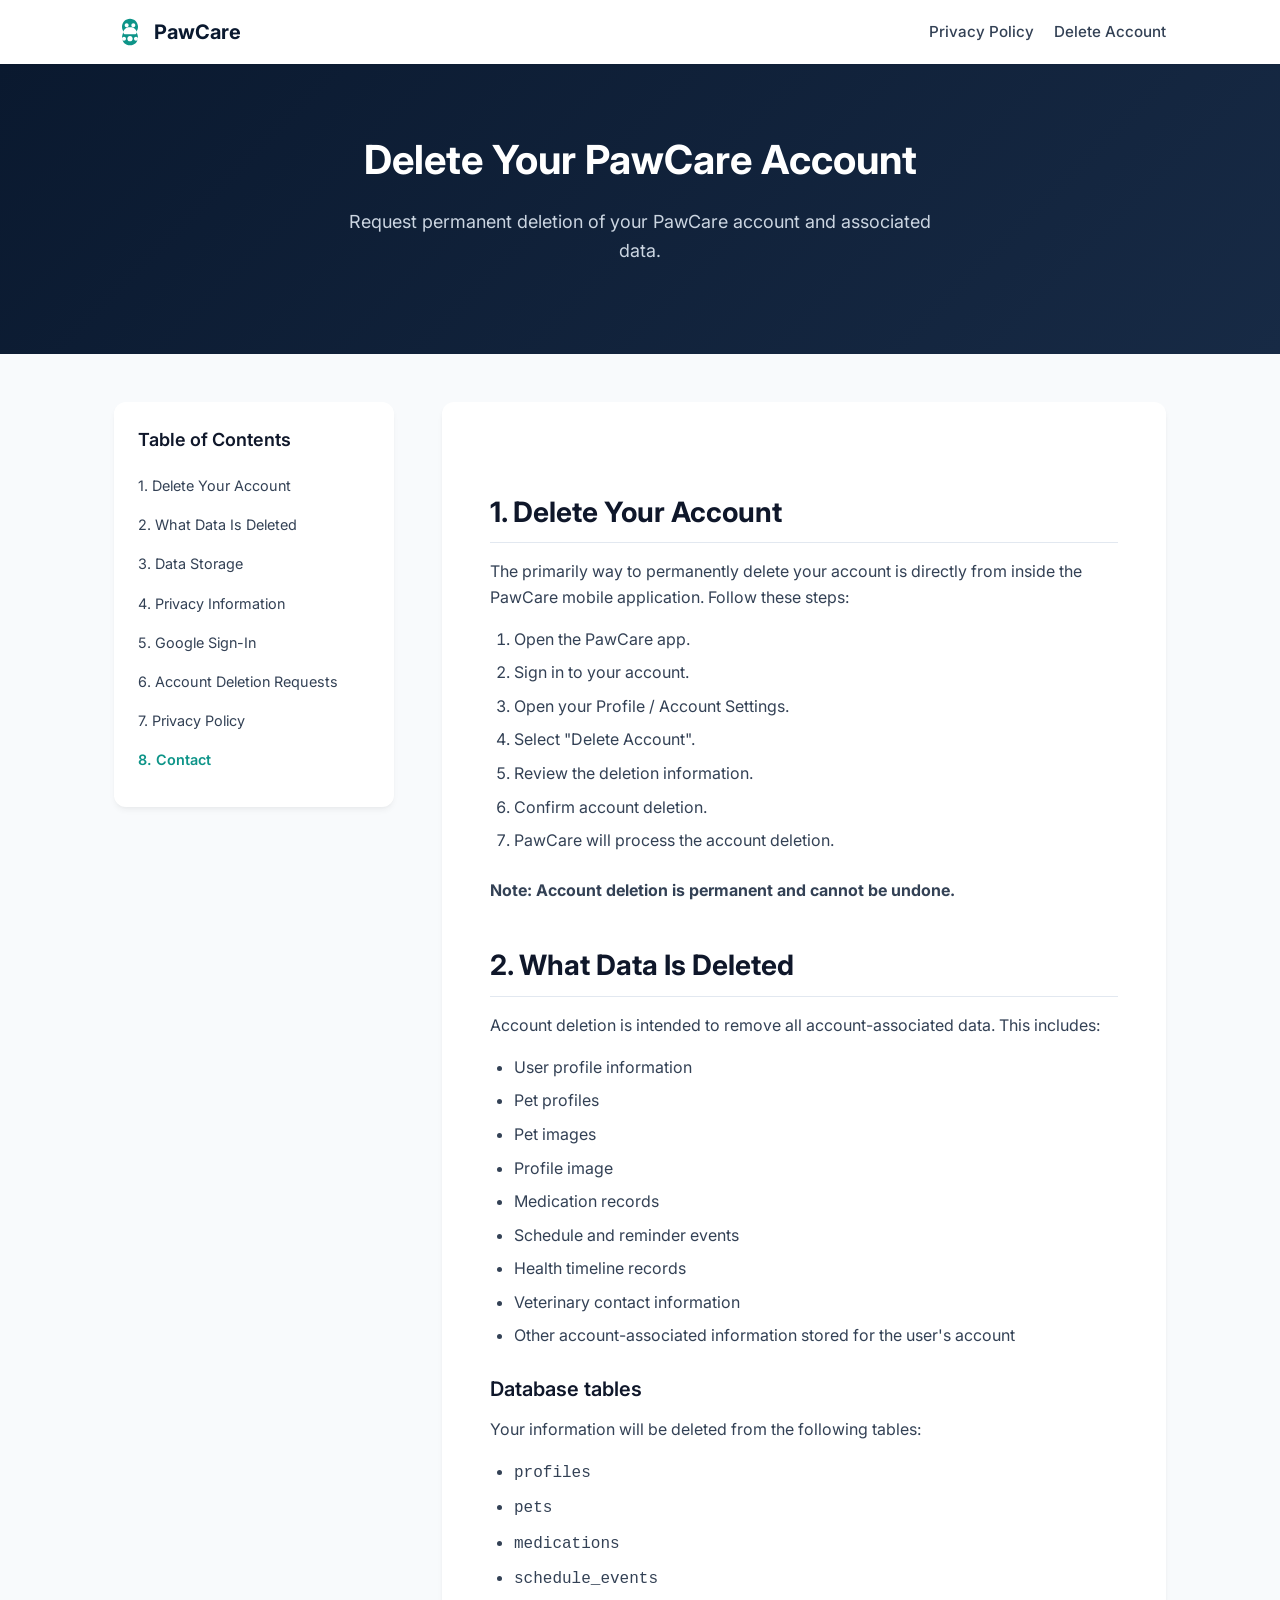
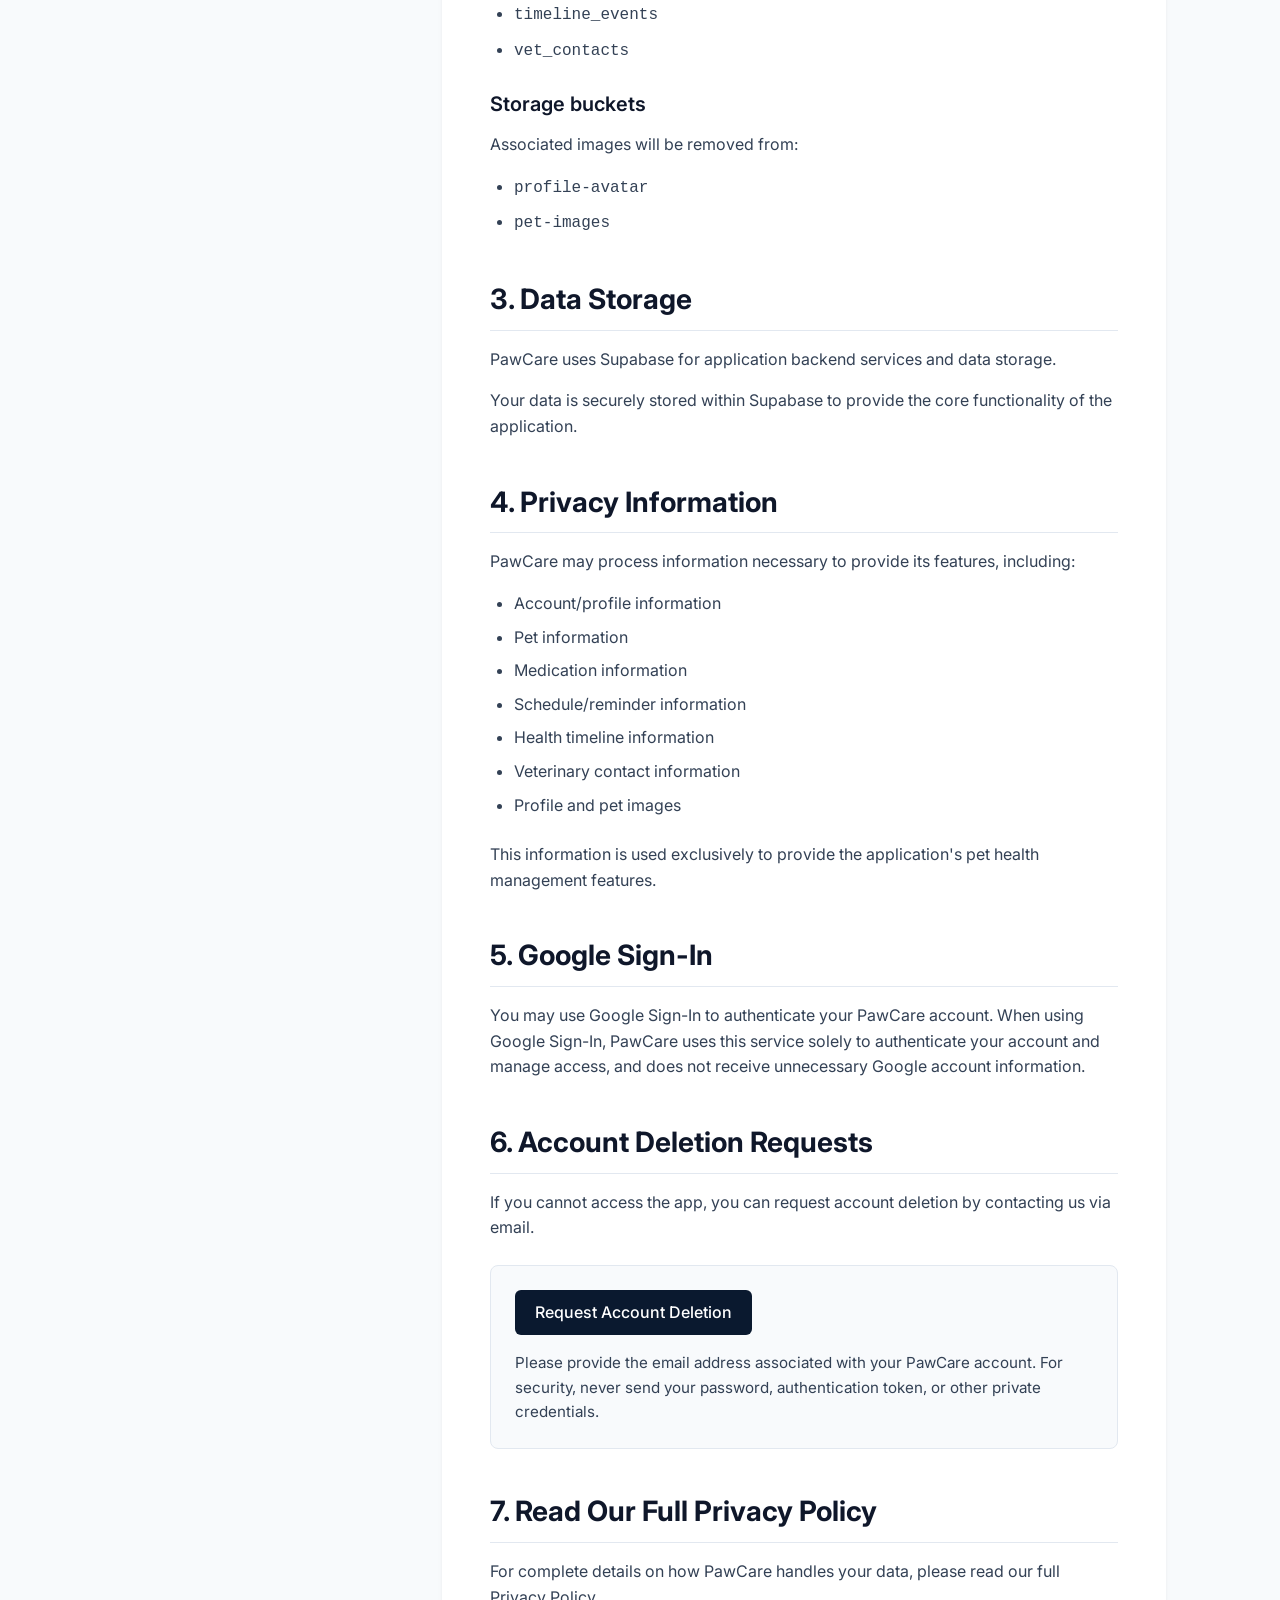
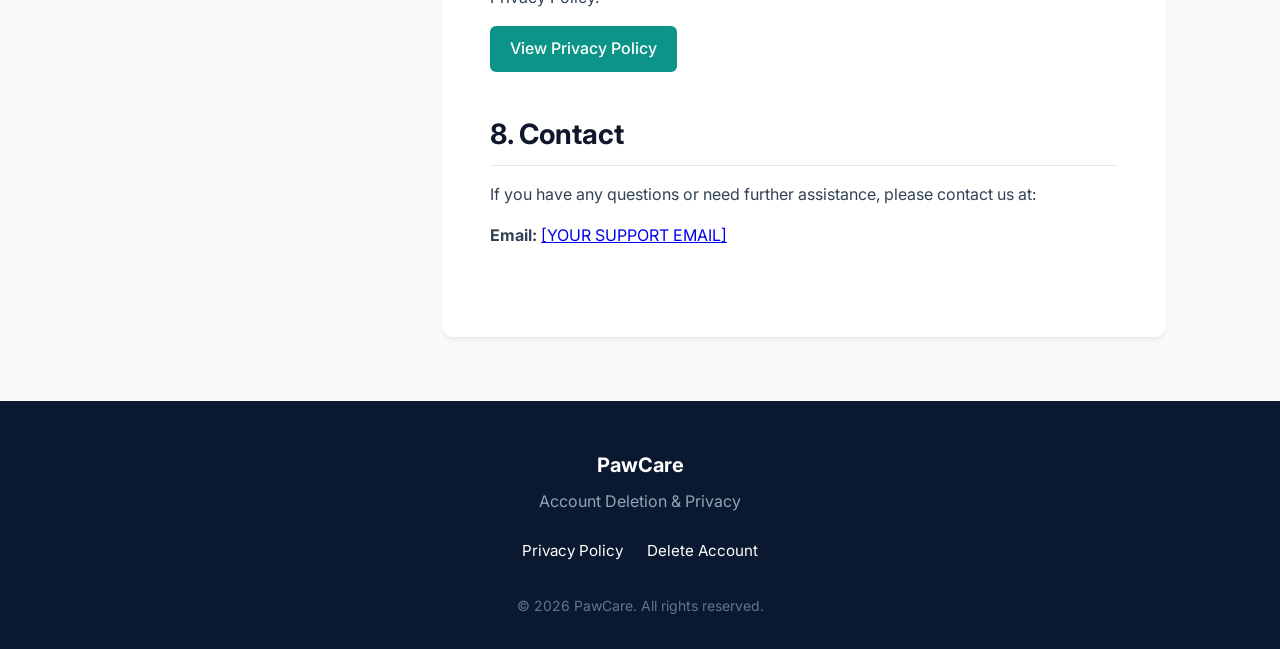
==== delete-account/index.html @ 51e14ab7 "commit change" ====
<!DOCTYPE html>
<html lang="en">
<head>
    <meta charset="UTF-8">
    <meta name="viewport" content="width=device-width, initial-scale=1.0">
    <title>PawCare — Delete Your Account</title>
    <meta name="description" content="Learn how to permanently delete your PawCare account and associated data.">
    
    <!-- Open Graph Metadata -->
    <meta property="og:title" content="PawCare — Delete Your Account">
    <meta property="og:description" content="Learn how to permanently delete your PawCare account and associated data.">
    <meta property="og:type" content="website">
    <meta property="og:url" content="https://pawcareapp.example.com/delete-account">
    
    <!-- Canonical URL Placeholder -->
    <link rel="canonical" href="https://pawcareapp.example.com/delete-account">
    
    <!-- Fonts -->
    <link rel="preconnect" href="https://fonts.googleapis.com">
    <link rel="preconnect" href="https://fonts.gstatic.com" crossorigin>
    <link href="https://fonts.googleapis.com/css2?family=Inter:wght@400;500;600;700&display=swap" rel="stylesheet">
    
    <!-- Styles -->
    <link rel="stylesheet" href="../css/styles.css">
</head>
<body>

    <!-- Header -->
    <header class="site-header">
        <div class="header-container">
            <a href="../index.html" class="brand" aria-label="PawCare Home">
                <svg class="brand-icon" xmlns="http://www.w3.org/2000/svg" viewBox="0 0 24 24" fill="currentColor">
                    <path d="M12 2C8.686 2 6 4.686 6 8C6 9.421 6.495 10.725 7.324 11.758C6.545 13.044 6.091 14.52 6 16.035C6 19.349 8.686 22 12 22C15.314 22 18 19.349 18 16.035C17.909 14.52 17.455 13.044 16.676 11.758C17.505 10.725 18 9.421 18 8C18 4.686 15.314 2 12 2ZM8.448 9.546C9.288 8.875 10.334 8.5 11.455 8.5H12.545C13.666 8.5 14.712 8.875 15.552 9.546C16.392 10.217 16.892 11.163 17.001 12.213L17 12.214C17.021 12.593 16.877 12.969 16.611 13.249C16.345 13.529 15.981 13.687 15.6 13.687H8.4C8.019 13.687 7.655 13.529 7.389 13.249C7.123 12.969 6.979 12.593 7 12.214L6.999 12.213C7.108 11.163 7.608 10.217 8.448 9.546ZM9.5 5.5C10.328 5.5 11 6.172 11 7C11 7.828 10.328 8.5 9.5 8.5C8.672 8.5 8 7.828 8 7C8 6.172 8.672 5.5 9.5 5.5ZM14.5 5.5C15.328 5.5 16 6.172 16 7C16 7.828 15.328 8.5 14.5 8.5C13.672 8.5 13 7.828 13 7C13 6.172 13.672 5.5 14.5 5.5ZM7.5 15.5C8.328 15.5 9 16.172 9 17C9 17.828 8.328 18.5 7.5 18.5C6.672 18.5 6 17.828 6 17C6 16.172 6.672 15.5 7.5 15.5ZM16.5 15.5C17.328 15.5 18 16.172 18 17C18 17.828 17.328 18.5 16.5 18.5C15.672 18.5 15 17.828 15 17C15 16.172 15.672 15.5 16.5 15.5ZM12 15C13.105 15 14 15.895 14 17C14 18.105 13.105 19 12 19C10.895 19 10 18.105 10 17C10 15.895 10.895 15 12 15Z"/>
                </svg>
                PawCare
            </a>
            <nav class="header-nav">
                <a href="../index.html">Privacy Policy</a>
                <a href="index.html">Delete Account</a>
            </nav>
        </div>
    </header>

    <!-- Hero Section -->
    <section class="hero">
        <h1>Delete Your PawCare Account</h1>
        <p>Request permanent deletion of your PawCare account and associated data.</p>
    </section>

    <!-- Main Content -->
    <main class="main-container">
        
        <!-- Table of Contents -->
        <aside class="toc-wrapper">
            <h2 class="toc-title">Table of Contents</h2>
            <nav aria-label="Table of Contents">
                <ul class="toc-list">
                    <li><a href="#delete-from-app">1. Delete Your Account</a></li>
                    <li><a href="#what-is-deleted">2. What Data Is Deleted</a></li>
                    <li><a href="#data-storage">3. Data Storage</a></li>
                    <li><a href="#privacy-information">4. Privacy Information</a></li>
                    <li><a href="#google-signin">5. Google Sign-In</a></li>
                    <li><a href="#deletion-requests">6. Account Deletion Requests</a></li>
                    <li><a href="#privacy-policy">7. Privacy Policy</a></li>
                    <li><a href="#contact">8. Contact</a></li>
                </ul>
            </nav>
        </aside>

        <!-- Account Deletion Content -->
        <article class="document-content">
            
            <section id="delete-from-app">
                <h2>1. Delete Your Account</h2>
                <p>The primarily way to permanently delete your account is directly from inside the PawCare mobile application. Follow these steps:</p>
                <ol style="margin-left: 1.5rem; margin-bottom: 1.5rem;">
                    <li style="margin-bottom: 0.5rem;">Open the PawCare app.</li>
                    <li style="margin-bottom: 0.5rem;">Sign in to your account.</li>
                    <li style="margin-bottom: 0.5rem;">Open your Profile / Account Settings.</li>
                    <li style="margin-bottom: 0.5rem;">Select "Delete Account".</li>
                    <li style="margin-bottom: 0.5rem;">Review the deletion information.</li>
                    <li style="margin-bottom: 0.5rem;">Confirm account deletion.</li>
                    <li style="margin-bottom: 0.5rem;">PawCare will process the account deletion.</li>
                </ol>
                <p><strong>Note: Account deletion is permanent and cannot be undone.</strong></p>
            </section>

            <section id="what-is-deleted">
                <h2>2. What Data Is Deleted</h2>
                <p>Account deletion is intended to remove all account-associated data. This includes:</p>
                <ul>
                    <li>User profile information</li>
                    <li>Pet profiles</li>
                    <li>Pet images</li>
                    <li>Profile image</li>
                    <li>Medication records</li>
                    <li>Schedule and reminder events</li>
                    <li>Health timeline records</li>
                    <li>Veterinary contact information</li>
                    <li>Other account-associated information stored for the user's account</li>
                </ul>
                
                <h3>Database tables</h3>
                <p>Your information will be deleted from the following tables:</p>
                <ul>
                    <li><code>profiles</code></li>
                    <li><code>pets</code></li>
                    <li><code>medications</code></li>
                    <li><code>schedule_events</code></li>
                    <li><code>timeline_events</code></li>
                    <li><code>vet_contacts</code></li>
                </ul>

                <h3>Storage buckets</h3>
                <p>Associated images will be removed from:</p>
                <ul>
                    <li><code>profile-avatar</code></li>
                    <li><code>pet-images</code></li>
                </ul>
            </section>

            <section id="data-storage">
                <h2>3. Data Storage</h2>
                <p>PawCare uses Supabase for application backend services and data storage.</p>
                <p>Your data is securely stored within Supabase to provide the core functionality of the application.</p>
            </section>

            <section id="privacy-information">
                <h2>4. Privacy Information</h2>
                <p>PawCare may process information necessary to provide its features, including:</p>
                <ul>
                    <li>Account/profile information</li>
                    <li>Pet information</li>
                    <li>Medication information</li>
                    <li>Schedule/reminder information</li>
                    <li>Health timeline information</li>
                    <li>Veterinary contact information</li>
                    <li>Profile and pet images</li>
                </ul>
                <p>This information is used exclusively to provide the application's pet health management features.</p>
            </section>

            <section id="google-signin">
                <h2>5. Google Sign-In</h2>
                <p>You may use Google Sign-In to authenticate your PawCare account. When using Google Sign-In, PawCare uses this service solely to authenticate your account and manage access, and does not receive unnecessary Google account information.</p>
            </section>

            <section id="deletion-requests">
                <h2>6. Account Deletion Requests</h2>
                <p>If you cannot access the app, you can request account deletion by contacting us via email.</p>
                
                <div class="support-card" style="background-color: var(--color-bg); padding: 24px; border-radius: 8px; margin: 24px 0; border: 1px solid var(--color-border);">
                    <div style="margin-bottom: 16px;">
                        <a href="mailto:[YOUR SUPPORT EMAIL]?subject=PawCare%20Account%20Deletion%20Request" style="display: inline-block; background-color: var(--color-primary); color: #ffffff; padding: 10px 20px; border-radius: 6px; text-decoration: none; font-weight: 500; transition: opacity 0.2s;">Request Account Deletion</a>
                    </div>
                    <p style="margin-bottom: 0; font-size: 0.95em;">Please provide the email address associated with your PawCare account. For security, never send your password, authentication token, or other private credentials.</p>
                </div>
            </section>

            <section id="privacy-policy">
                <h2>7. Read Our Full Privacy Policy</h2>
                <p>For complete details on how PawCare handles your data, please read our full Privacy Policy.</p>
                <div style="margin-top: 16px;">
                    <a href="../index.html" style="display: inline-block; background-color: var(--color-secondary); color: #ffffff; padding: 10px 20px; border-radius: 6px; text-decoration: none; font-weight: 500; transition: opacity 0.2s;">View Privacy Policy</a>
                </div>
            </section>

            <section id="contact">
                <h2>8. Contact</h2>
                <p>If you have any questions or need further assistance, please contact us at:</p>
                <p><strong>Email:</strong> <a href="mailto:[YOUR SUPPORT EMAIL]">[YOUR SUPPORT EMAIL]</a></p>
            </section>

        </article>
    </main>

    <!-- Back to Top Button -->
    <a href="#" class="back-to-top" id="backToTop" aria-label="Back to top">
        <svg xmlns="http://www.w3.org/2000/svg" viewBox="0 0 24 24" fill="none" stroke="currentColor" stroke-width="2" stroke-linecap="round" stroke-linejoin="round">
            <polyline points="18 15 12 9 6 15"></polyline>
        </svg>
    </a>

    <!-- Footer -->
    <footer class="site-footer">
        <div class="footer-brand">PawCare</div>
        <div class="footer-tagline">Account Deletion & Privacy</div>
        <div class="footer-links">
            <a href="../index.html">Privacy Policy</a>
            <a href="index.html">Delete Account</a>
        </div>
        <div class="footer-copyright">
            &copy; 2026 PawCare. All rights reserved.
        </div>
    </footer>

    <!-- Scripts -->
    <script src="../js/main.js"></script>
</body>
</html>
---- css/styles.css ----
:root {
  --color-primary: #0A192F; /* Deep Navy Blue */
  --color-secondary: #0D9488; /* Refined Teal */
  --color-secondary-light: #14B8A6;
  --color-bg: #F8FAFC; /* Light background */
  --color-bg-card: #FFFFFF;
  --color-text-main: #334155;
  --color-text-heading: #0F172A;
  --color-text-muted: #64748B;
  --color-border: #E2E8F0;
  
  --font-sans: 'Inter', system-ui, -apple-system, BlinkMacSystemFont, "Segoe UI", Roboto, "Helvetica Neue", Arial, sans-serif;
}

* {
  box-sizing: border-box;
  margin: 0;
  padding: 0;
}

html {
  scroll-behavior: smooth;
  scroll-padding-top: 100px; /* Account for sticky header */
}

body {
  font-family: var(--font-sans);
  background-color: var(--color-bg);
  color: var(--color-text-main);
  line-height: 1.6;
  font-size: 16px;
  -webkit-font-smoothing: antialiased;
}

/* Header */
.site-header {
  position: sticky;
  top: 0;
  z-index: 100;
  background-color: var(--color-bg-card);
  box-shadow: 0 1px 3px rgba(0, 0, 0, 0.05);
  padding: 1rem 0;
}

.header-container {
  max-width: 1100px;
  margin: 0 auto;
  padding: 0 1.5rem;
  display: flex;
  justify-content: space-between;
  align-items: center;
}

.brand {
  display: flex;
  align-items: center;
  gap: 0.5rem;
  text-decoration: none;
  color: var(--color-primary);
  font-weight: 700;
  font-size: 1.25rem;
}

.brand-icon {
  width: 32px;
  height: 32px;
  color: var(--color-secondary);
}

.header-nav {
  display: flex;
  align-items: center;
  gap: 1.25rem; /* ~20px between nav links */
  flex-wrap: wrap;
}

.header-nav a {
  text-decoration: none;
  color: var(--color-text-main);
  font-weight: 500;
  font-size: 0.95rem;
  transition: color 0.2s ease;
}

.header-nav a:hover {
  color: var(--color-secondary);
}

/* Hero Section */
.hero {
  background: linear-gradient(135deg, var(--color-primary) 0%, #172a45 100%);
  color: white;
  padding: 4rem 1.5rem;
  text-align: center;
}

.hero h1 {
  font-size: 2.5rem;
  font-weight: 700;
  margin-bottom: 1rem;
  color: white;
}

.hero p {
  font-size: 1.125rem;
  color: #CBD5E1;
  max-width: 600px;
  margin: 0 auto 1.5rem auto;
}

.hero-meta {
  font-size: 0.875rem;
  color: #94A3B8;
  display: flex;
  justify-content: center;
  gap: 1.5rem;
  flex-wrap: wrap;
}

/* Main Content Layout */
.main-container {
  max-width: 1100px;
  margin: 3rem auto;
  padding: 0 1.5rem;
  display: grid;
  grid-template-columns: 280px 1fr;
  gap: 3rem;
  align-items: start;
}

/* Table of Contents (Sidebar) */
.toc-wrapper {
  position: sticky;
  top: 100px; /* Below header */
  background: var(--color-bg-card);
  padding: 1.5rem;
  border-radius: 12px;
  box-shadow: 0 4px 6px -1px rgba(0, 0, 0, 0.05), 0 2px 4px -1px rgba(0, 0, 0, 0.03);
  max-height: calc(100vh - 120px);
  overflow-y: auto;
}

.toc-title {
  font-size: 1.125rem;
  font-weight: 600;
  margin-bottom: 1rem;
  color: var(--color-text-heading);
}

.toc-list {
  list-style: none;
}

.toc-list li {
  margin-bottom: 0.5rem;
}

.toc-list a {
  text-decoration: none;
  color: var(--color-text-main);
  font-size: 0.9rem;
  transition: all 0.2s ease;
  display: block;
  padding: 0.25rem 0;
}

.toc-list a:hover {
  color: var(--color-secondary);
}

.toc-list a.active {
  color: var(--color-secondary);
  font-weight: 600;
}

/* Document Content */
.document-content {
  background: var(--color-bg-card);
  padding: 3rem;
  border-radius: 12px;
  box-shadow: 0 4px 6px -1px rgba(0, 0, 0, 0.05), 0 2px 4px -1px rgba(0, 0, 0, 0.03);
}

.document-content section {
  margin-bottom: 2.5rem;
}

.document-content h2 {
  font-size: 1.75rem;
  font-weight: 700;
  color: var(--color-text-heading);
  margin-top: 2.5rem;
  margin-bottom: 1rem;
  border-bottom: 1px solid var(--color-border);
  padding-bottom: 0.5rem;
}

.document-content h3 {
  font-size: 1.25rem;
  font-weight: 600;
  color: var(--color-text-heading);
  margin-top: 1.5rem;
  margin-bottom: 0.75rem;
}

.document-content p {
  margin-bottom: 1rem;
}

.document-content ul {
  margin-bottom: 1.5rem;
  padding-left: 1.5rem;
}

.document-content li {
  margin-bottom: 0.5rem;
}

.document-intro {
  font-size: 1.1rem;
  color: var(--color-text-main);
  margin-bottom: 2rem;
}

/* Back to Top Button */
.back-to-top {
  position: fixed;
  bottom: 2rem;
  right: 2rem;
  background-color: var(--color-secondary);
  color: white;
  width: 48px;
  height: 48px;
  border-radius: 50%;
  display: flex;
  align-items: center;
  justify-content: center;
  text-decoration: none;
  box-shadow: 0 4px 12px rgba(13, 148, 136, 0.3);
  opacity: 0;
  visibility: hidden;
  transition: all 0.3s ease;
  z-index: 90;
}

.back-to-top.visible {
  opacity: 1;
  visibility: visible;
}

.back-to-top:hover {
  background-color: var(--color-secondary-light);
  transform: translateY(-3px);
}

.back-to-top svg {
  width: 24px;
  height: 24px;
}

/* Footer */
.site-footer {
  background-color: var(--color-primary);
  color: white;
  text-align: center;
  padding: 3rem 1.5rem;
  margin-top: 4rem;
}

.footer-brand {
  font-size: 1.25rem;
  font-weight: 700;
  margin-bottom: 0.5rem;
}

.footer-tagline {
  color: #94A3B8;
  margin-bottom: 1.5rem;
}

.footer-links {
  display: flex;
  justify-content: center;
  gap: 1.5rem;
  margin-bottom: 2rem;
}

.footer-links a {
  color: white;
  text-decoration: none;
  font-size: 0.95rem;
}

.footer-links a:hover {
  color: var(--color-secondary-light);
}

.footer-copyright {
  font-size: 0.875rem;
  color: #64748B;
}

/* Responsive Design */
@media (max-width: 900px) {
  .main-container {
    grid-template-columns: 1fr;
  }
  
  .toc-wrapper {
    position: relative;
    top: 0;
    max-height: 400px;
    margin-bottom: 2rem;
  }
  
  .document-content {
    padding: 2rem 1.5rem;
  }
}

@media (max-width: 600px) {
  .hero h1 {
    font-size: 2rem;
  }
  
  .hero p {
    font-size: 1rem;
  }
  
  .hero-meta {
    flex-direction: column;
    gap: 0.5rem;
  }
}

/* Accessibility */
:focus-visible {
  outline: 3px solid var(--color-secondary);
  outline-offset: 2px;
}
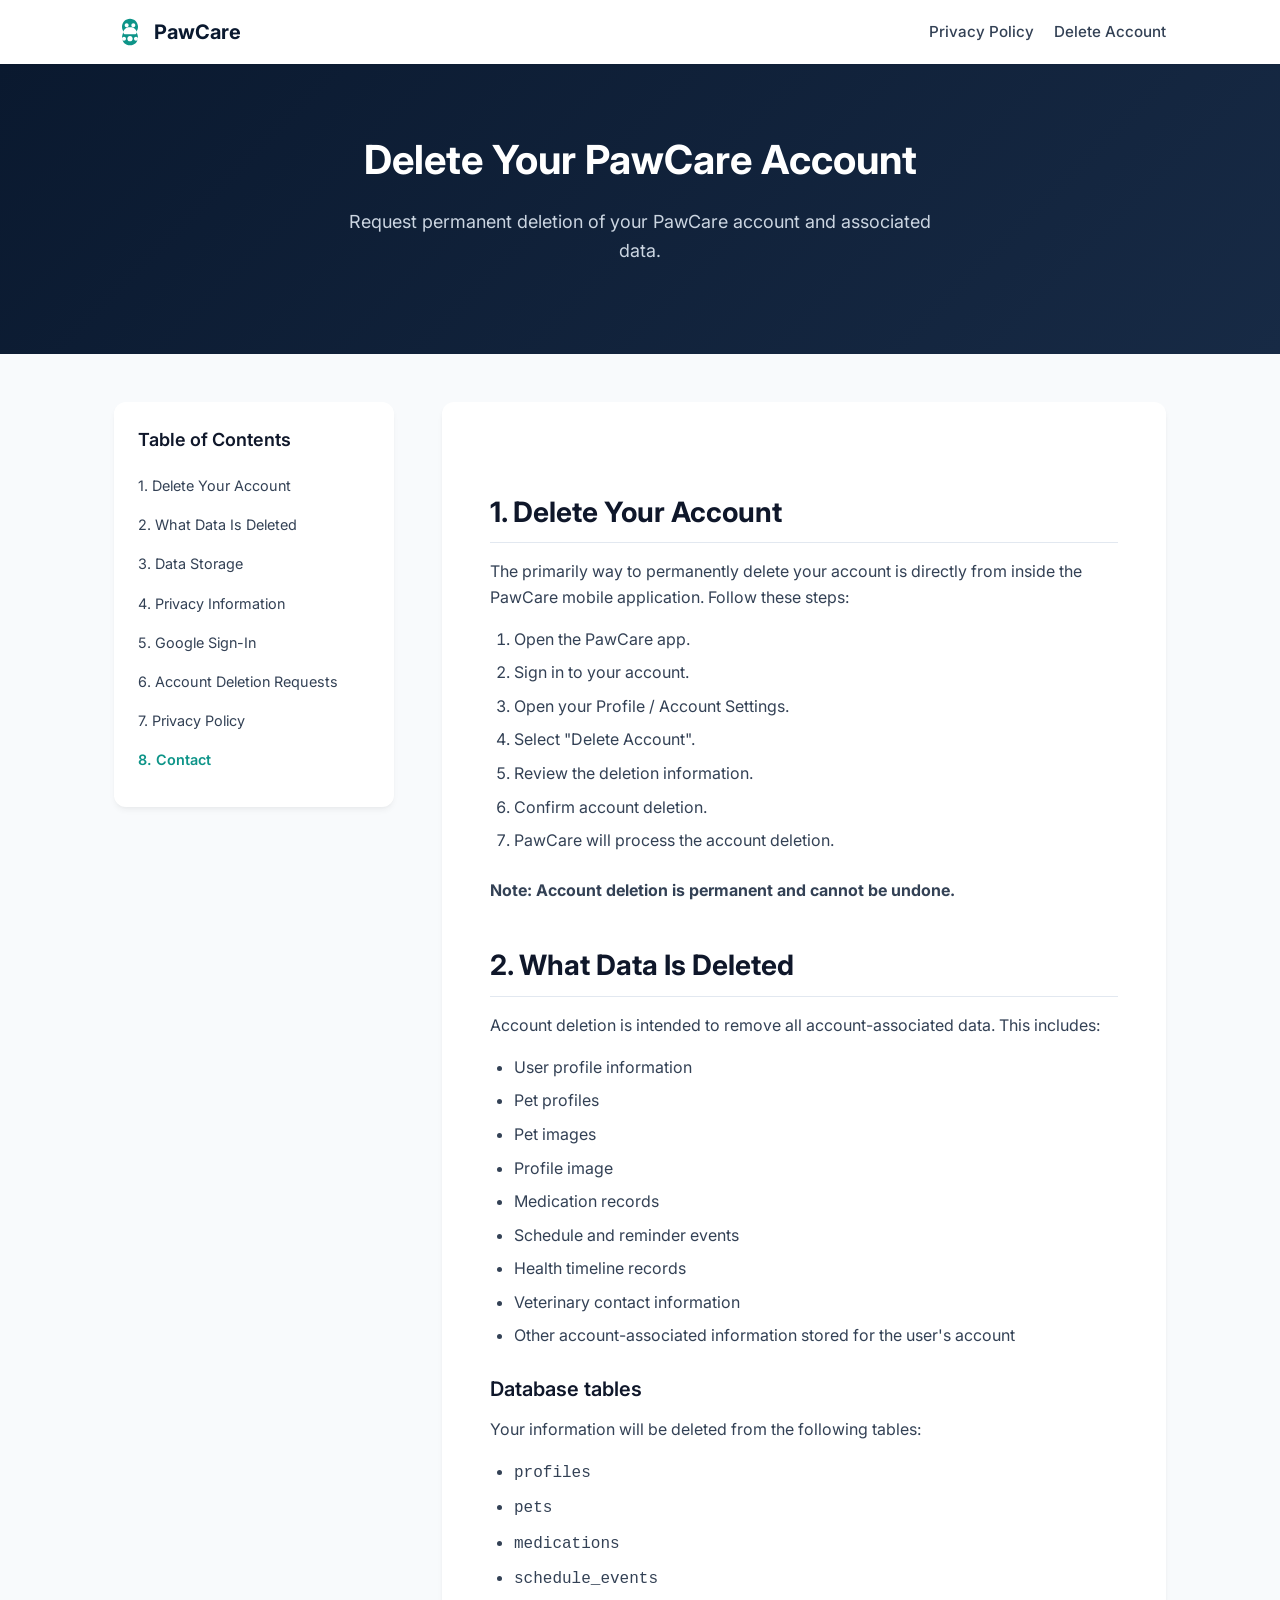
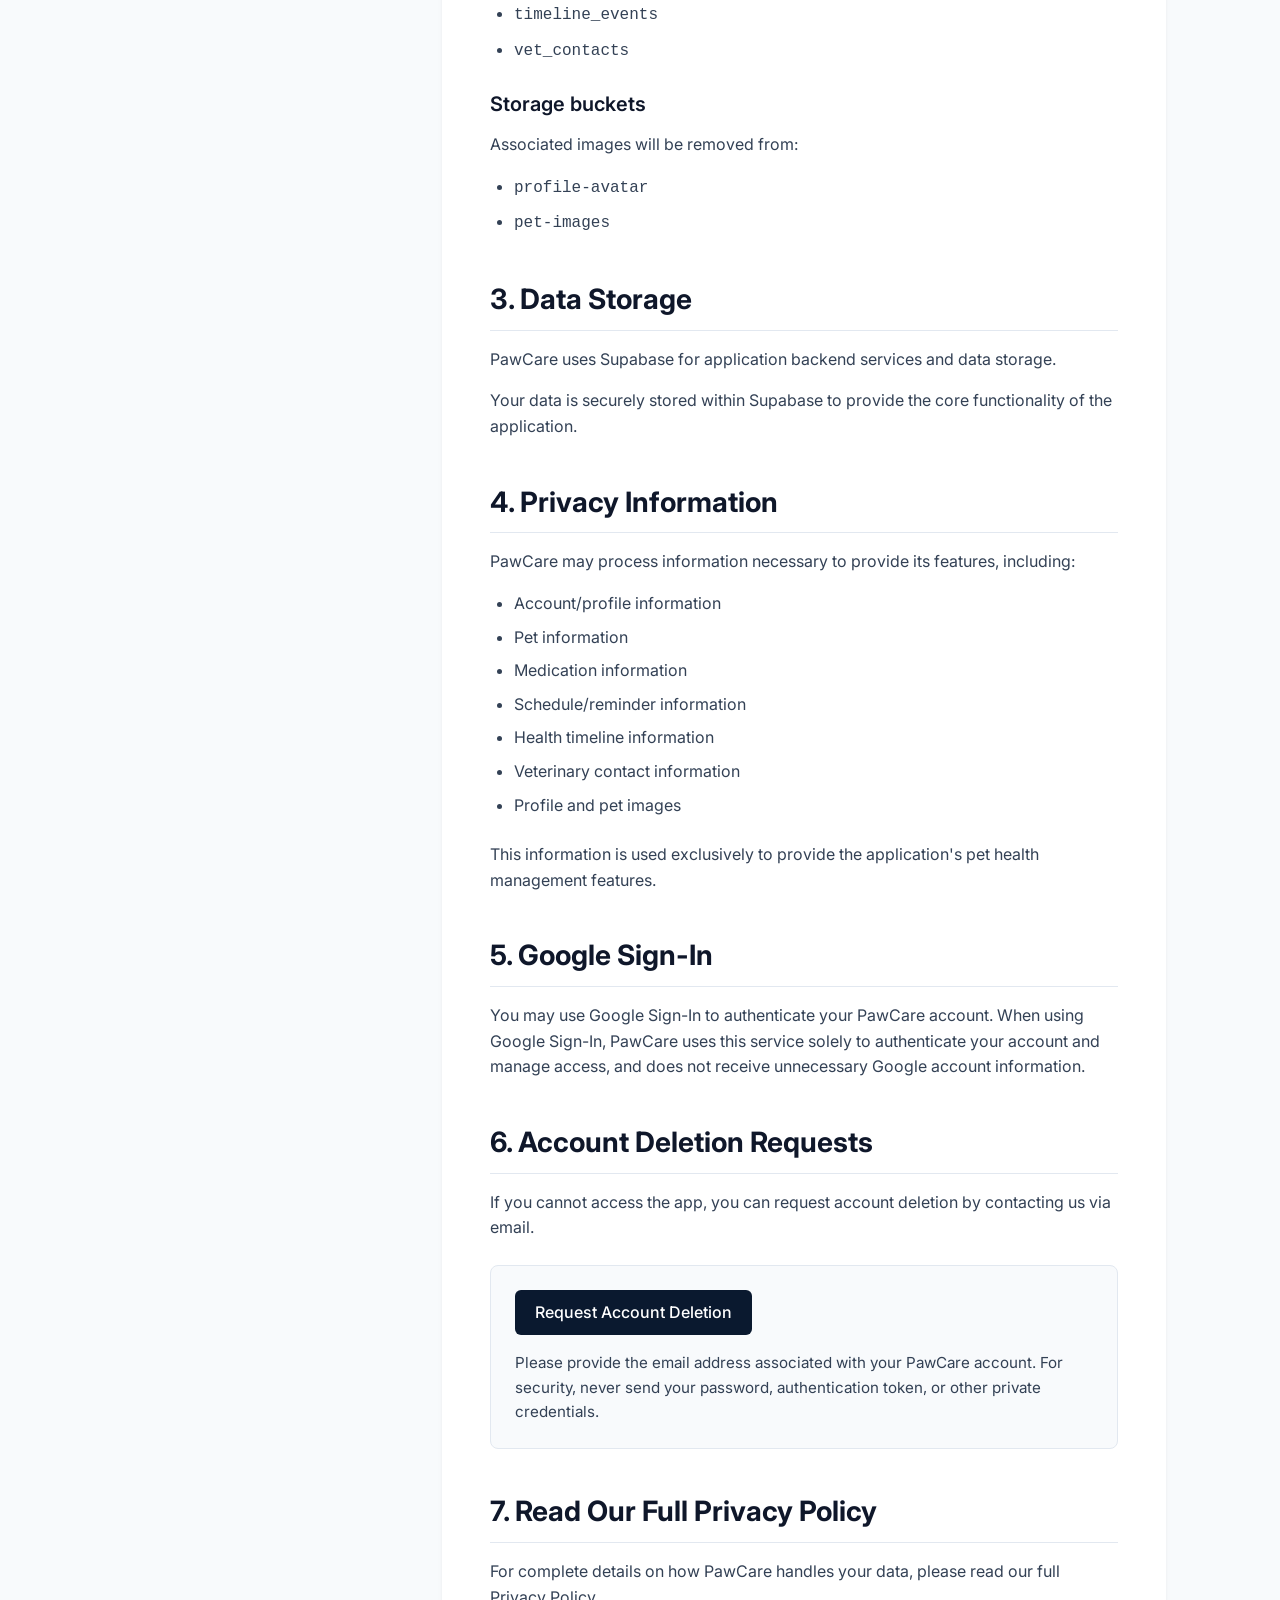
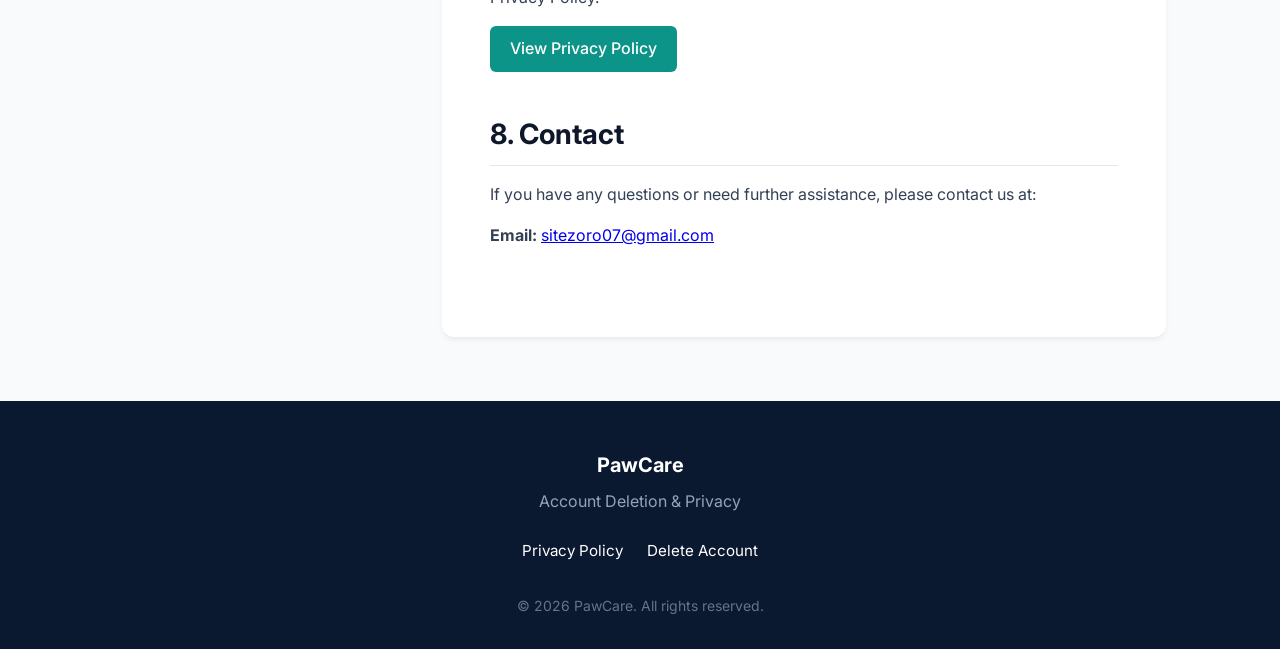
==== commit dc8fba94: "commit change" ====
--- a/delete-account/index.html
+++ b/delete-account/index.html
@@ -151,7 +151,7 @@
                 
                 <div class="support-card" style="background-color: var(--color-bg); padding: 24px; border-radius: 8px; margin: 24px 0; border: 1px solid var(--color-border);">
                     <div style="margin-bottom: 16px;">
-                        <a href="mailto:[YOUR SUPPORT EMAIL]?subject=PawCare%20Account%20Deletion%20Request" style="display: inline-block; background-color: var(--color-primary); color: #ffffff; padding: 10px 20px; border-radius: 6px; text-decoration: none; font-weight: 500; transition: opacity 0.2s;">Request Account Deletion</a>
+                        <a href="mailto:sitezoro07@gmail.com?subject=PawCare%20Account%20Deletion%20Request" style="display: inline-block; background-color: var(--color-primary); color: #ffffff; padding: 10px 20px; border-radius: 6px; text-decoration: none; font-weight: 500; transition: opacity 0.2s;">Request Account Deletion</a>
                     </div>
                     <p style="margin-bottom: 0; font-size: 0.95em;">Please provide the email address associated with your PawCare account. For security, never send your password, authentication token, or other private credentials.</p>
                 </div>
@@ -168,7 +168,7 @@
             <section id="contact">
                 <h2>8. Contact</h2>
                 <p>If you have any questions or need further assistance, please contact us at:</p>
-                <p><strong>Email:</strong> <a href="mailto:[YOUR SUPPORT EMAIL]">[YOUR SUPPORT EMAIL]</a></p>
+                <p><strong>Email:</strong> <a href="mailto:sitezoro07@gmail.com">sitezoro07@gmail.com</a></p>
             </section>
 
         </article>
